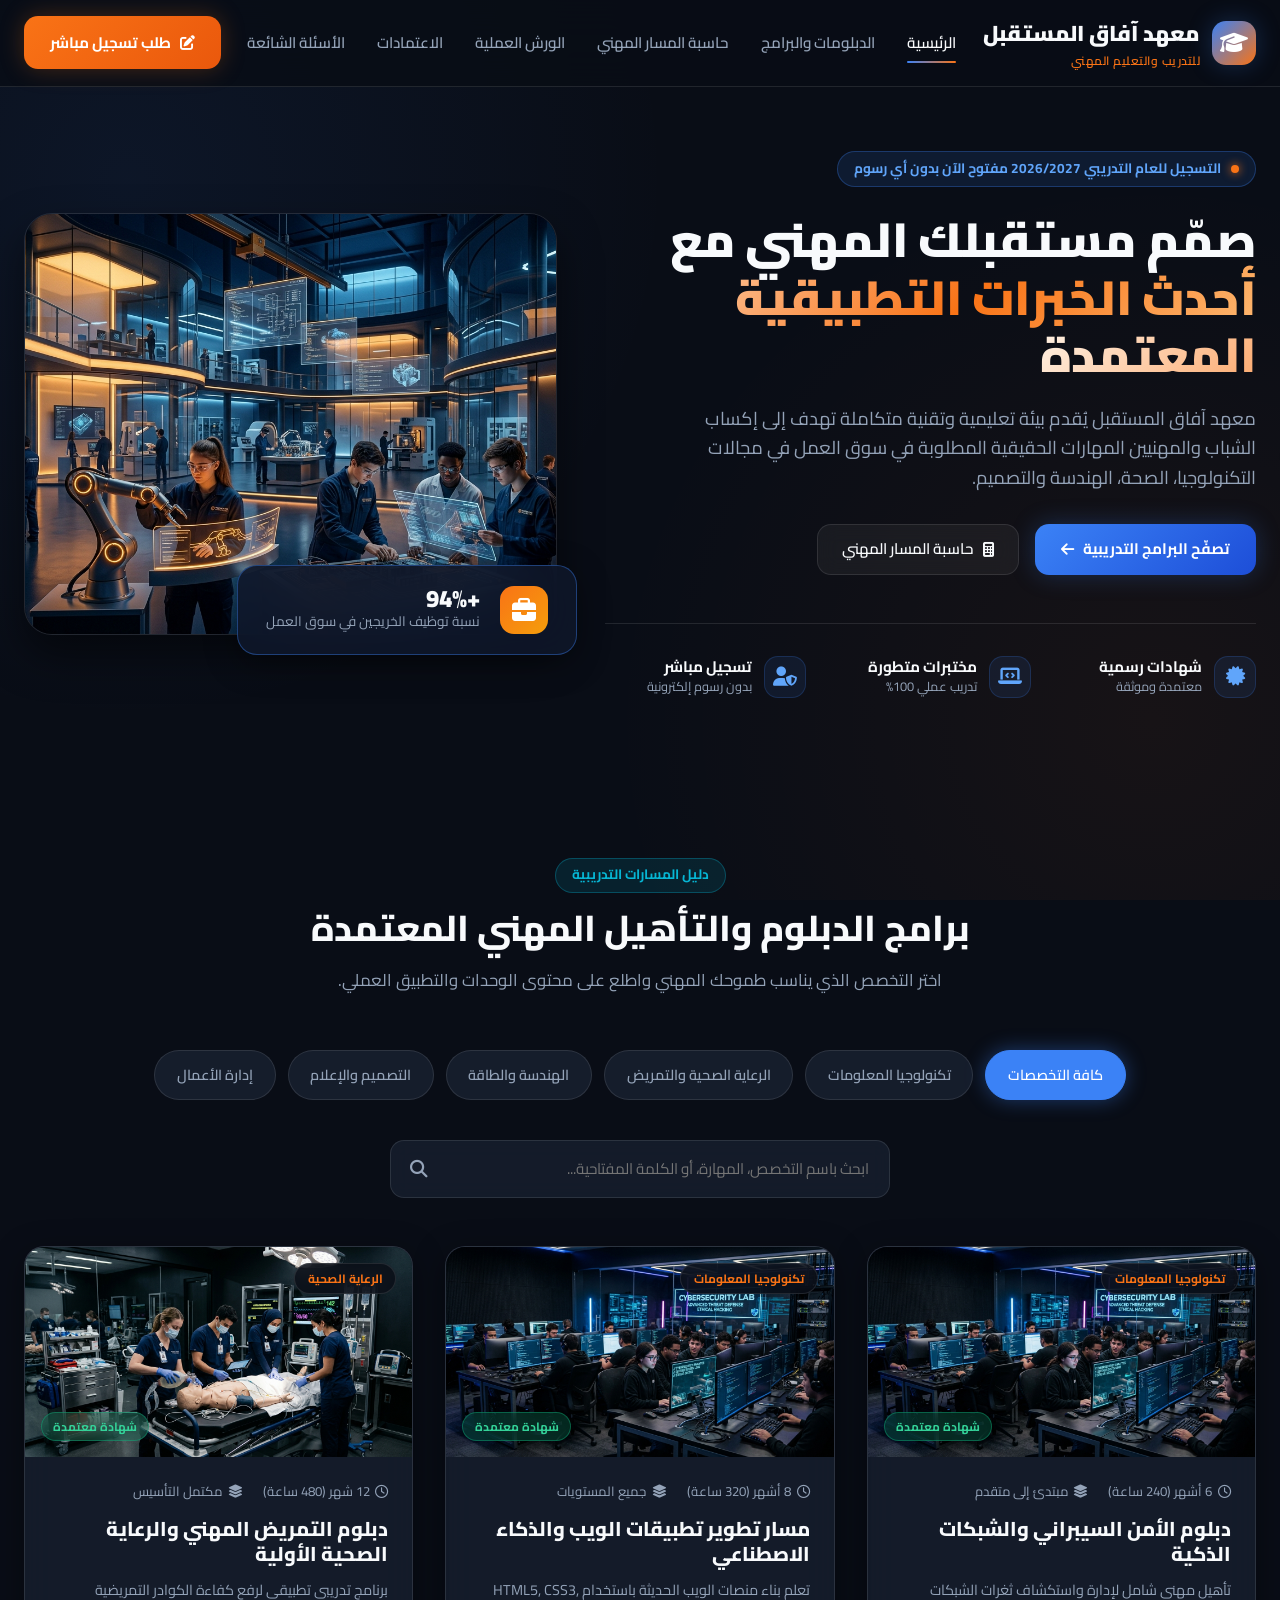
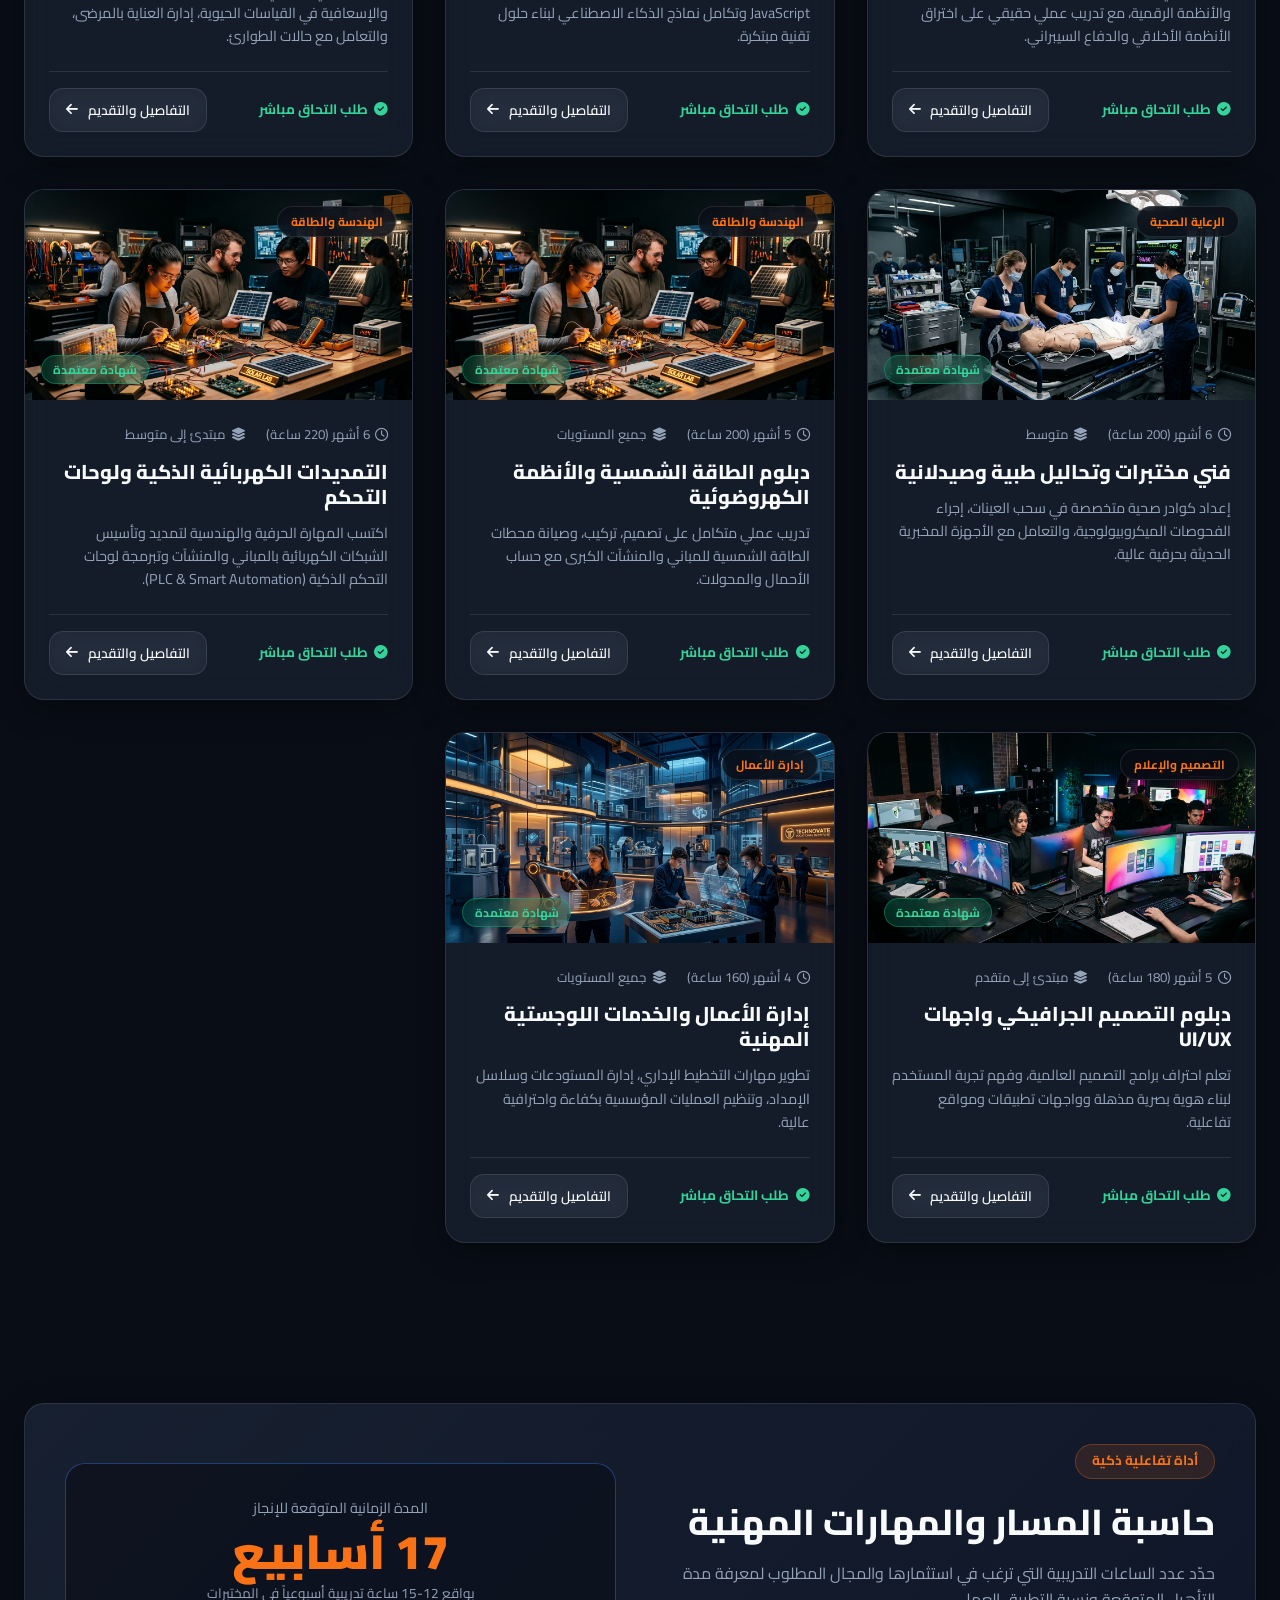
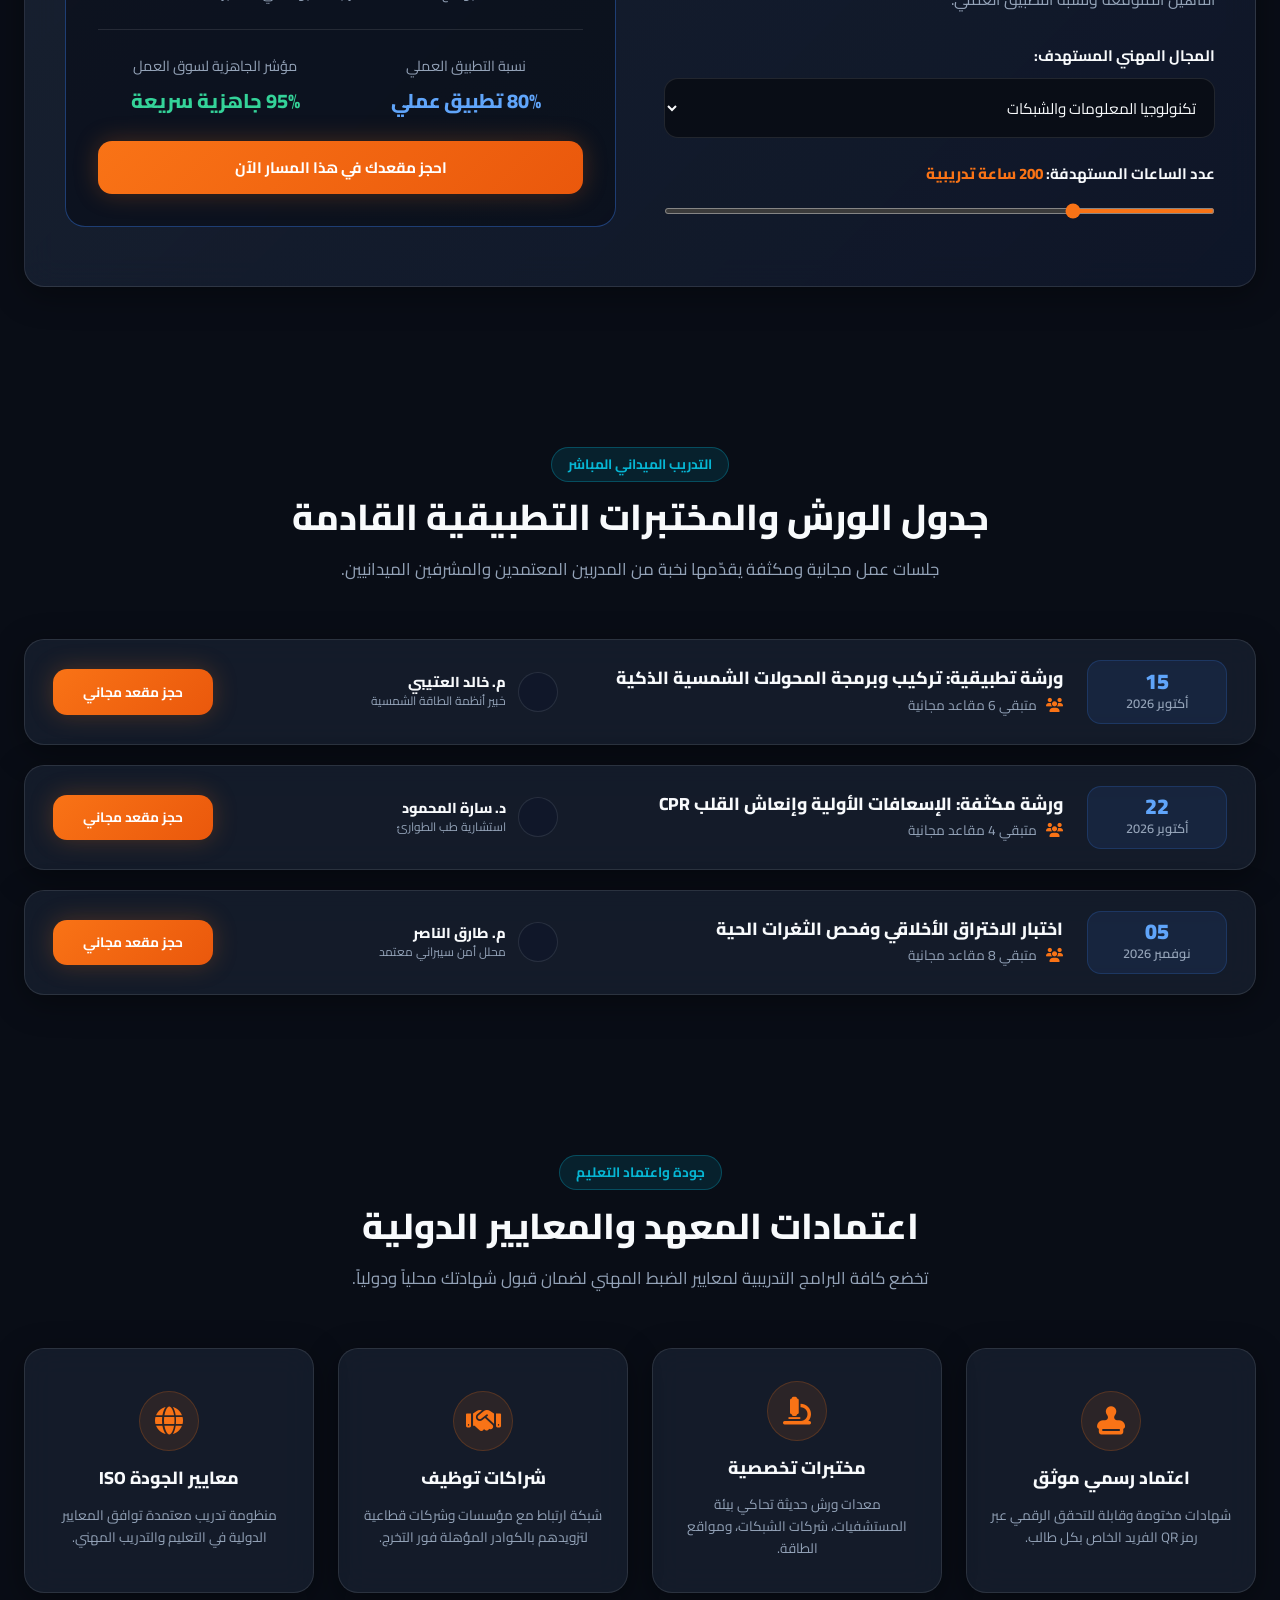
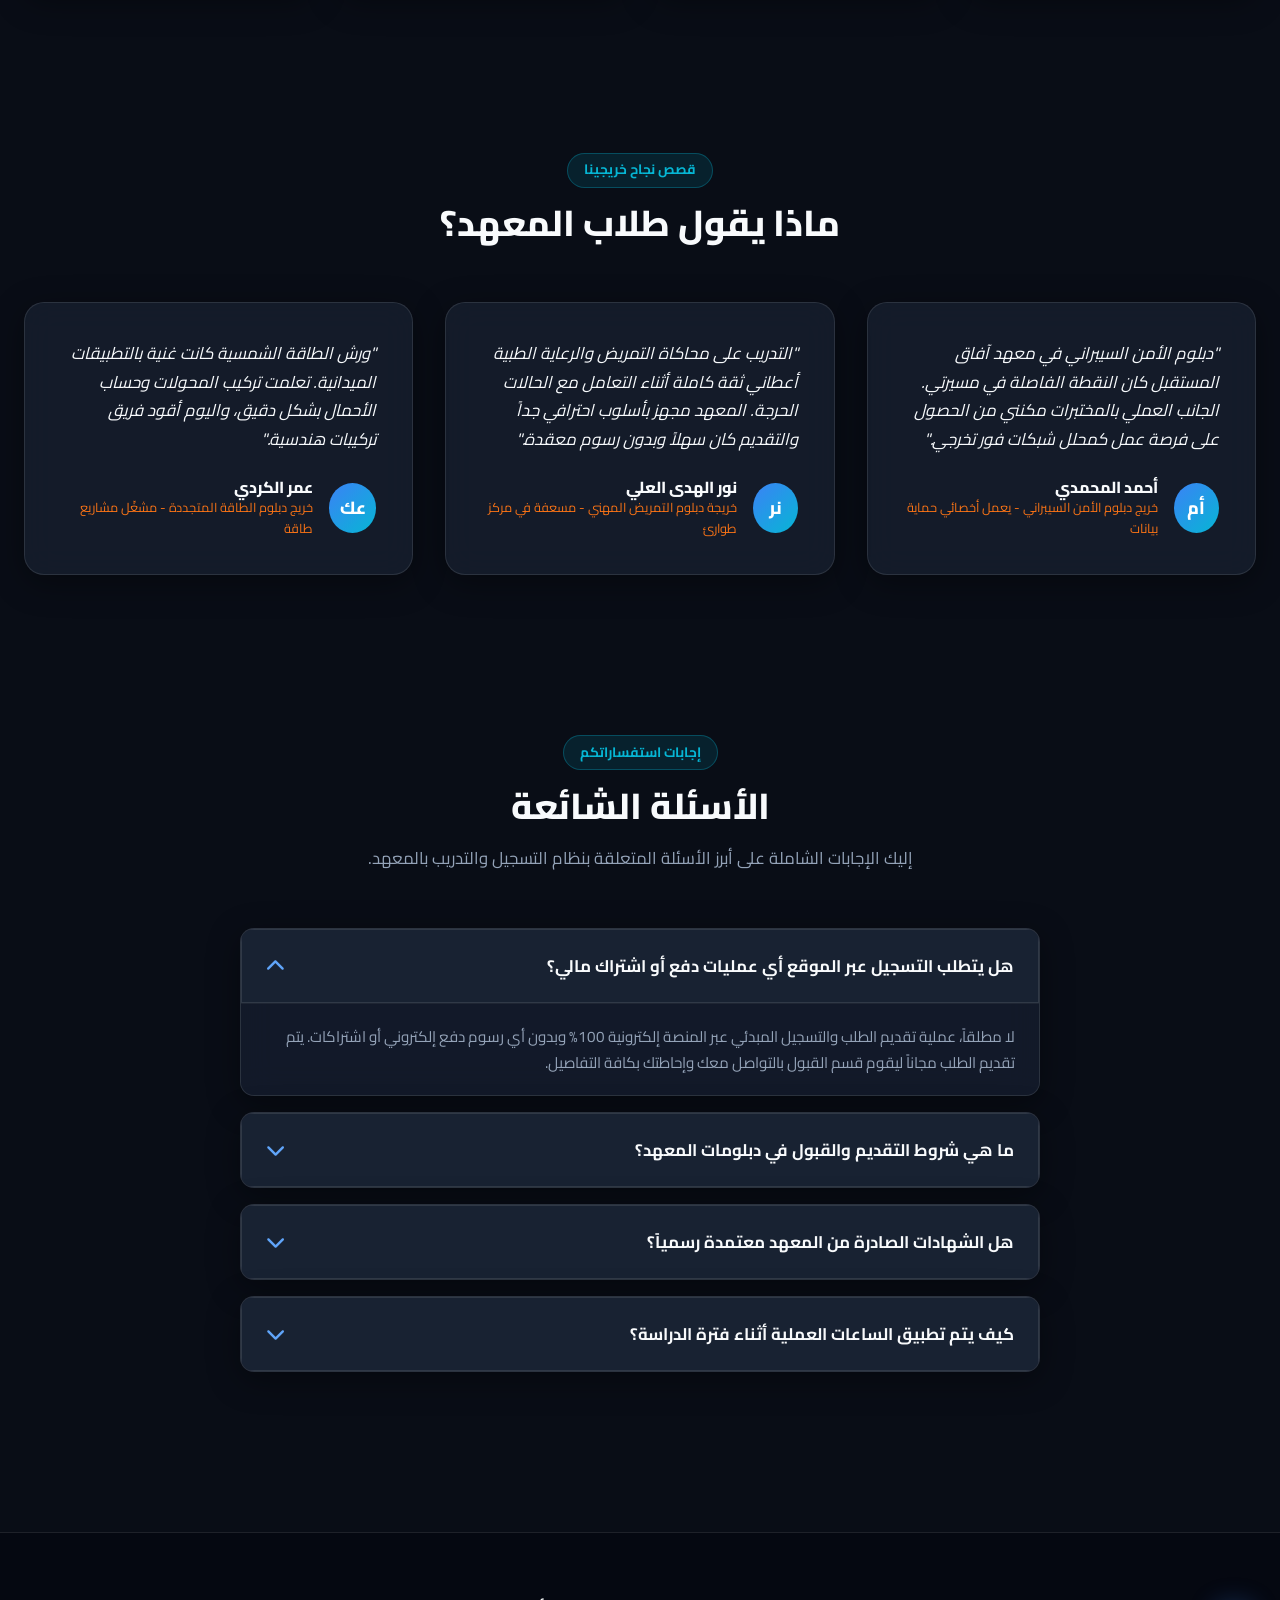
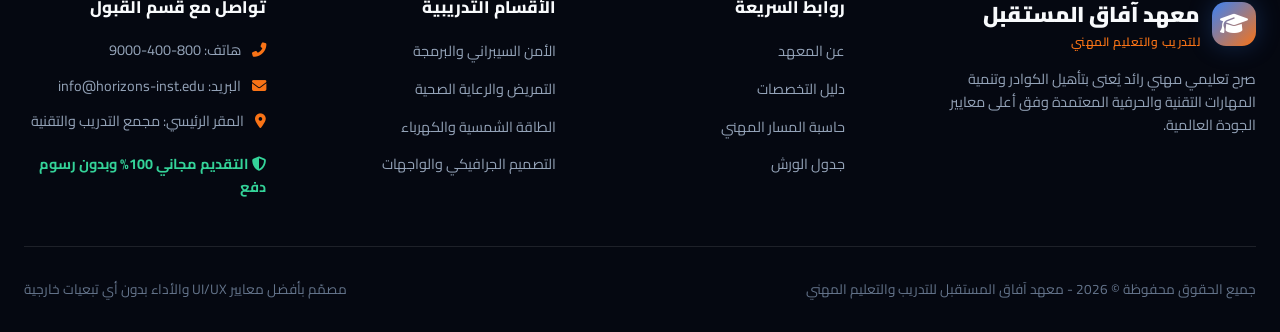
==== index.html @ f716fcdb "Staryt project and add all all" ====
<!DOCTYPE html>
<html lang="ar" dir="rtl">
<head>
  <meta charset="UTF-8">
  <meta name="viewport" content="width=device-width, initial-scale=1.0">
  <meta name="description" content="معهد آفاق المستقبل للتدريب والتعليم المهني - منصة رائدة في تقديم الدبلومات والبرامج المهنية والتقنية المعتمدة دون أي رسوم دفع أو اشتراك إلكتروني.">
  <meta name="keywords" content="معهد مهني, تعليم تقني, تمريض مهني, طاقة شمسية, أمن سيبراني, تدريب حرفي, دبلوم معتمد">
  <title>معهد آفاق المستقبل للتدريب والتعليم المهني | Future Horizons Institute</title>
  
  <!-- Font Awesome CDN -->
  <link rel="stylesheet" href="https://cdnjs.cloudflare.com/ajax/libs/font-awesome/6.4.0/css/all.min.css">
  <!-- Main Stylesheet -->
  <link rel="stylesheet" href="styles.css">
</head>
<body>

  <!-- Top Navigation Bar -->
  <header class="navbar">
    <div class="container navbar-container">
      <a href="#" class="logo">
        <div class="logo-icon">
          <i class="fas fa-graduation-cap"></i>
        </div>
        <div class="logo-text">
          معهد آفاق المستقبل
          <span>للتدريب والتعليم المهني</span>
        </div>
      </a>

      <nav>
        <ul class="nav-links">
          <li><a href="#hero" class="nav-link active">الرئيسية</a></li>
          <li><a href="#courses" class="nav-link">الدبلومات والبرامج</a></li>
          <li><a href="#calculator" class="nav-link">حاسبة المسار المهني</a></li>
          <li><a href="#workshops" class="nav-link">الورش العملية</a></li>
          <li><a href="#accreditation" class="nav-link">الاعتمادات</a></li>
          <li><a href="#faq" class="nav-link">الأسئلة الشائعة</a></li>
        </ul>
      </nav>

      <div class="nav-actions">
        <button class="btn-accent" onclick="openEnrollmentModal()">
          <i class="fas fa-edit"></i> طلب تسجيل مباشر
        </button>
      </div>

      <button class="mobile-toggle" id="mobileToggleBtn" aria-label="القائمة">
        <i class="fas fa-bars"></i>
      </button>
    </div>
  </header>

  <!-- Mobile Menu Drawer -->
  <div class="mobile-menu" id="mobileMenu">
    <ul class="mobile-nav-links">
      <li><a href="#hero" class="mobile-nav-link">الرئيسية</a></li>
      <li><a href="#courses" class="mobile-nav-link">الدبلومات والبرامج</a></li>
      <li><a href="#calculator" class="mobile-nav-link">حاسبة المسار المهني</a></li>
      <li><a href="#workshops" class="mobile-nav-link">الورش العملية</a></li>
      <li><a href="#accreditation" class="mobile-nav-link">الاعتمادات والشهادات</a></li>
      <li><a href="#faq" class="mobile-nav-link">الأسئلة الشائعة</a></li>
    </ul>
    <div style="margin-top: 1.5rem;">
      <button class="btn-accent" style="width: 100%;" onclick="openEnrollmentModal()">
        <i class="fas fa-edit"></i> طلب تسجيل مباشر
      </button>
    </div>
  </div>

  <!-- Hero Section -->
  <section id="hero" class="hero-section">
    <div class="container hero-grid">
      <div class="hero-content">
        <div class="hero-badge">
          <span class="pulse-dot"></span>
          <span>التسجيل للعام التدريبي 2026/2027 مفتوح الآن بدون أي رسوم</span>
        </div>
        <h1 class="hero-title">
          صمّم مستقبلك المهني مع <span class="gradient-text-amber">أحدث الخبرات التطبيقية المعتمدة</span>
        </h1>
        <p class="hero-desc">
          معهد آفاق المستقبل يُقدم بيئة تعليمية وتقنية متكاملة تهدف إلى إكساب الشباب والمهنيين المهارات الحقيقية المطلوبة في سوق العمل في مجالات التكنولوجيا، الصحة، الهندسة والتصميم.
        </p>
        <div class="hero-cta">
          <a href="#courses" class="btn-primary">
            تصفّح البرامج التدريبية <i class="fas fa-arrow-left"></i>
          </a>
          <a href="#calculator" class="btn-outline">
            <i class="fas fa-calculator"></i> حاسبة المسار المهني
          </a>
        </div>
        <div class="hero-features">
          <div class="feature-item">
            <div class="feature-icon"><i class="fas fa-certificate"></i></div>
            <div class="feature-info">
              <h4>شهادات رسمية</h4>
              <p>معتمدة وموثقة</p>
            </div>
          </div>
          <div class="feature-item">
            <div class="feature-icon"><i class="fas fa-laptop-code"></i></div>
            <div class="feature-info">
              <h4>مختبرات متطورة</h4>
              <p>تدريب عملي 100%</p>
            </div>
          </div>
          <div class="feature-item">
            <div class="feature-icon"><i class="fas fa-user-shield"></i></div>
            <div class="feature-info">
              <h4>تسجيل مباشر</h4>
              <p>بدون رسوم إلكترونية</p>
            </div>
          </div>
        </div>
      </div>

      <div class="hero-media">
        <div class="hero-card-image">
          <img src="assets/images/hero.jpg" alt="معهد آفاق المستقبل للتدريب المهني">
        </div>
        <div class="hero-floating-stat">
          <div class="stat-icon"><i class="fas fa-briefcase"></i></div>
          <div>
            <div class="stat-num">+94%</div>
            <div class="stat-lbl">نسبة توظيف الخريجين في سوق العمل</div>
          </div>
        </div>
      </div>
    </div>
  </section>

  <!-- Courses & Diplomas Section -->
  <section id="courses" class="section">
    <div class="container">
      <div class="section-header">
        <span class="section-tag">دليل المسارات التدريبية</span>
        <h2 class="section-title">برامج الدبلوم والتأهيل المهني المعتمدة</h2>
        <p class="section-subtitle">اختر التخصص الذي يناسب طموحك المهني واطلع على محتوى الوحدات والتطبيق العملي.</p>
      </div>

      <!-- Filter Buttons -->
      <div class="filter-bar">
        <button class="filter-btn active" data-category="all">كافة التخصصات</button>
        <button class="filter-btn" data-category="tech">تكنولوجيا المعلومات</button>
        <button class="filter-btn" data-category="healthcare">الرعاية الصحية والتمريض</button>
        <button class="filter-btn" data-category="engineering">الهندسة والطاقة</button>
        <button class="filter-btn" data-category="design">التصميم والإعلام</button>
        <button class="filter-btn" data-category="business">إدارة الأعمال</button>
      </div>

      <!-- Live Search Box -->
      <div class="search-wrapper">
        <input type="text" id="courseSearchInput" class="search-input" placeholder="ابحث باسم التخصص، المهارة، أو الكلمة المفتاحية...">
        <i class="fas fa-search search-icon"></i>
      </div>

      <!-- Courses Grid -->
      <div id="coursesGrid" class="courses-grid">
        <!-- Rendered dynamically by app.js -->
      </div>
    </div>
  </section>

  <!-- Interactive Career Path Calculator Section -->
  <section id="calculator" class="section">
    <div class="container">
      <div class="glass-panel calc-card">
        <div class="calc-grid">
          <div>
            <span class="section-tag" style="background: rgba(249, 115, 22, 0.12); color: var(--color-accent); border-color: rgba(249, 115, 22, 0.3);">
              أداة تفاعلية ذكية
            </span>
            <h2 class="section-title" style="margin-top: 0.5rem;">حاسبة المسار والمهارات المهنية</h2>
            <p style="color: var(--text-muted); margin-bottom: 2rem;">
              حدّد عدد الساعات التدريبية التي ترغب في استثمارها والمجال المطلوب لمعرفة مدة التأهيل المتوقعة ونسبة التطبيق العملي.
            </p>

            <div class="calc-form-group">
              <label class="calc-label" for="calcSectorSelect">المجال المهني المستهدف:</label>
              <select id="calcSectorSelect" class="custom-select">
                <option value="tech">تكنولوجيا المعلومات والشبكات</option>
                <option value="health">الرعاية الصحية والتمريض</option>
                <option value="energy">الطاقة الشمسية والكهرباء</option>
                <option value="design">التصميم والوسائط الرقمية</option>
              </select>
            </div>

            <div class="calc-form-group">
              <label class="calc-label" for="calcHoursSlider">
                عدد الساعات المستهدفة: <span id="calcHoursVal" style="color: var(--color-accent); font-weight: 800;">200 ساعة تدريبية</span>
              </label>
              <input type="range" id="calcHoursSlider" class="range-slider" min="100" max="500" step="20" value="200">
            </div>
          </div>

          <div class="calc-results">
            <div class="result-box-title">المدة الزمانية المتوقعة للإنجاز</div>
            <div class="result-main-value" id="calcResWeeks">17 أسابيع</div>
            <p style="font-size: 0.85rem; color: var(--text-muted);">بواقع 12-15 ساعة تدريبية أسبوعياً في المختبرات</p>

            <div class="result-sub-metrics">
              <div>
                <div class="result-box-title">نسبة التطبيق العملي</div>
                <div class="sub-metric-val" id="calcResPractical">80% تطبيق عملي</div>
              </div>
              <div>
                <div class="result-box-title">مؤشر الجاهزية لسوق العمل</div>
                <div class="sub-metric-val" id="calcResReadiness" style="color: #34d399;">95% جاهزية سريعة</div>
              </div>
            </div>

            <div style="margin-top: 1.5rem;">
              <button class="btn-accent" style="width: 100%;" onclick="openEnrollmentModal()">
                احجز مقعدك في هذا المسار الآن
              </button>
            </div>
          </div>
        </div>
      </div>
    </div>
  </section>

  <!-- Practical Workshops Section -->
  <section id="workshops" class="section">
    <div class="container">
      <div class="section-header">
        <span class="section-tag">التدريب الميداني المباشر</span>
        <h2 class="section-title">جدول الورش والمختبرات التطبيقية القادمة</h2>
        <p class="section-subtitle">جلسات عمل مجانية ومكثفة يقدّمها نخبة من المدربين المعتمدين والمشرفين الميدانيين.</p>
      </div>

      <div id="workshopsContainer" class="workshops-list">
        <!-- Rendered dynamically by app.js -->
      </div>
    </div>
  </section>

  <!-- Accreditation & Certificate Section -->
  <section id="accreditation" class="section">
    <div class="container">
      <div class="section-header">
        <span class="section-tag">جودة واعتماد التعليم</span>
        <h2 class="section-title">اعتمادات المعهد والمعايير الدولية</h2>
        <p class="section-subtitle">تخضع كافة البرامج التدريبية لمعايير الضبط المهني لضمان قبول شهادتك محلياً ودولياً.</p>
      </div>

      <div class="accreditation-grid">
        <div class="glass-panel accred-card">
          <div class="accred-icon"><i class="fas fa-stamp"></i></div>
          <h4 style="font-size: 1.1rem;">اعتماد رسمي موثق</h4>
          <p style="font-size: 0.85rem; color: var(--text-muted);">شهادات مختومة وقابلة للتحقق الرقمي عبر رمز QR الفريد الخاص بكل طالب.</p>
        </div>

        <div class="glass-panel accred-card">
          <div class="accred-icon"><i class="fas fa-microscope"></i></div>
          <h4 style="font-size: 1.1rem;">مختبرات تخصصية</h4>
          <p style="font-size: 0.85rem; color: var(--text-muted);">معدات ورش حديثة تحاكي بيئة المستشفيات، شركات الشبكات، ومواقع الطاقة.</p>
        </div>

        <div class="glass-panel accred-card">
          <div class="accred-icon"><i class="fas fa-handshake"></i></div>
          <h4 style="font-size: 1.1rem;">شراكات توظيف</h4>
          <p style="font-size: 0.85rem; color: var(--text-muted);">شبكة ارتباط مع مؤسسات وشركات قطاعية لتزويدهم بالكوادر المؤهلة فور التخرج.</p>
        </div>

        <div class="glass-panel accred-card">
          <div class="accred-icon"><i class="fas fa-globe"></i></div>
          <h4 style="font-size: 1.1rem;">معايير الجودة ISO</h4>
          <p style="font-size: 0.85rem; color: var(--text-muted);">منظومة تدريب معتمدة توافق المعايير الدولية في التعليم والتدريب المهني.</p>
        </div>
      </div>
    </div>
  </section>

  <!-- Testimonials Section -->
  <section class="section">
    <div class="container">
      <div class="section-header">
        <span class="section-tag">قصص نجاح خريجينا</span>
        <h2 class="section-title">ماذا يقول طلاب المعهد؟</h2>
      </div>

      <div style="display: grid; grid-template-columns: repeat(auto-fit, minmax(320px, 1fr)); gap: 2rem;">
        <div class="glass-panel testimonial-card">
          <p class="testimonial-text">
            "دبلوم الأمن السيبراني في معهد آفاق المستقبل كان النقطة الفاصلة في مسيرتي. الجانب العملي بالمختبرات مكنني من الحصول على فرصة عمل كمحلل شبكات فور تخرجي."
          </p>
          <div class="testimonial-author">
            <div class="author-avatar">أم</div>
            <div class="author-details">
              <h5>أحمد المحمدي</h5>
              <p>خريج دبلوم الأمن السيبراني - يعمل أخصائي حماية بيانات</p>
            </div>
          </div>
        </div>

        <div class="glass-panel testimonial-card">
          <p class="testimonial-text">
            "التدريب على محاكاة التمريض والرعاية الطبية أعطاني ثقة كاملة أثناء التعامل مع الحالات الحرجة. المعهد مجهز بأسلوب احترافي جداً والتقديم كان سهلاً وبدون رسوم معقدة."
          </p>
          <div class="testimonial-author">
            <div class="author-avatar">نر</div>
            <div class="author-details">
              <h5>نور الهدى العلي</h5>
              <p>خريجة دبلوم التمريض المهني - مسعفة في مركز طوارئ</p>
            </div>
          </div>
        </div>

        <div class="glass-panel testimonial-card">
          <p class="testimonial-text">
            "ورش الطاقة الشمسية كانت غنية بالتطبيقات الميدانية. تعلمت تركيب المحولات وحساب الأحمال بشكل دقيق، واليوم أقود فريق تركيبات هندسية."
          </p>
          <div class="testimonial-author">
            <div class="author-avatar">عك</div>
            <div class="author-details">
              <h5>عمر الكردي</h5>
              <p>خريج دبلوم الطاقة المتجددة - مشغّل مشاريع طاقة</p>
            </div>
          </div>
        </div>
      </div>
    </div>
  </section>

  <!-- FAQ Accordion Section -->
  <section id="faq" class="section">
    <div class="container">
      <div class="section-header">
        <span class="section-tag">إجابات استفساراتكم</span>
        <h2 class="section-title">الأسئلة الشائعة</h2>
        <p class="section-subtitle">إليك الإجابات الشاملة على أبرز الأسئلة المتعلقة بنظام التسجيل والتدريب بالمعهد.</p>
      </div>

      <div class="faq-container">
        <div class="faq-item glass-panel open">
          <button class="faq-question">
            <span>هل يتطلب التسجيل عبر الموقع أي عمليات دفع أو اشتراك مالي؟</span>
            <i class="fas fa-chevron-down faq-icon"></i>
          </button>
          <div class="faq-answer">
            لا مطلقاً، عملية تقديم الطلب والتسجيل المبدئي عبر المنصة إلكترونية 100% وبدون أي رسوم دفع إلكتروني أو اشتراكات. يتم تقديم الطلب مجاناً ليقوم قسم القبول بالتواصل معك وإحاطتك بكافة التفاصيل.
          </div>
        </div>

        <div class="faq-item glass-panel">
          <button class="faq-question">
            <span>ما هي شروط التقديم والقبول في دبلومات المعهد؟</span>
            <i class="fas fa-chevron-down faq-icon"></i>
          </button>
          <div class="faq-answer">
            يشترط وجود الشغف والرغبة الجادة في التعلم المهني. تختلف الشروط المباشرة حسب التخصص، حيث تطلب بعض الدبلومات شهادة الثانوية العامة بينما تكتفي دبلومات أخرى بإتقان المهارات الأساسية.
          </div>
        </div>

        <div class="faq-item glass-panel">
          <button class="faq-question">
            <span>هل الشهادات الصادرة من المعهد معتمدة رسمياً؟</span>
            <i class="fas fa-chevron-down faq-icon"></i>
          </button>
          <div class="faq-answer">
            نعم، جميع شهادات معهد آفاق المستقبل معتمدة رسمياً ومزودة برقم تسلسلي فريد ورمز QR مخصص للتحقق الإلكتروني من صحتها لدى جهات العمل والمؤسسات.
          </div>
        </div>

        <div class="faq-item glass-panel">
          <button class="faq-question">
            <span>كيف يتم تطبيق الساعات العملية أثناء فترة الدراسة؟</span>
            <i class="fas fa-chevron-down faq-icon"></i>
          </button>
          <div class="faq-answer">
            يعتمد نظام المعهد على أسلوب (التطبيق أولاً)، حيث تُمضي ما بين 65% إلى 85% من إجمالي ساعات الدبلوم في الورش والمختبرات العملية المجهزة بأحدث التقنيات والمعدات.
          </div>
        </div>
      </div>
    </div>
  </section>

  <!-- Footer Section -->
  <footer class="footer">
    <div class="container">
      <div class="footer-grid">
        <div class="footer-brand">
          <a href="#" class="logo">
            <div class="logo-icon">
              <i class="fas fa-graduation-cap"></i>
            </div>
            <div class="logo-text">
              معهد آفاق المستقبل
              <span>للتدريب والتعليم المهني</span>
            </div>
          </a>
          <p>
            صرح تعليمي مهني رائد يُعنى بتأهيل الكوادر وتنمية المهارات التقنية والحرفية المعتمدة وفق أعلى معايير الجودة العالمية.
          </p>
        </div>

        <div>
          <h4 class="footer-title">روابط السريعة</h4>
          <ul class="footer-links">
            <li><a href="#hero" class="footer-link">عن المعهد</a></li>
            <li><a href="#courses" class="footer-link">دليل التخصصات</a></li>
            <li><a href="#calculator" class="footer-link">حاسبة المسار المهني</a></li>
            <li><a href="#workshops" class="footer-link">جدول الورش</a></li>
          </ul>
        </div>

        <div>
          <h4 class="footer-title">الأقسام التدريبية</h4>
          <ul class="footer-links">
            <li><a href="#courses" class="footer-link">الأمن السيبراني والبرمجة</a></li>
            <li><a href="#courses" class="footer-link">التمريض والرعاية الصحية</a></li>
            <li><a href="#courses" class="footer-link">الطاقة الشمسية والكهرباء</a></li>
            <li><a href="#courses" class="footer-link">التصميم الجرافيكي والواجهات</a></li>
          </ul>
        </div>

        <div>
          <h4 class="footer-title">تواصل مع قسم القبول</h4>
          <ul class="footer-links">
            <li class="footer-link"><i class="fas fa-phone-alt" style="color: var(--color-accent); margin-left: 0.5rem;"></i> هاتف: 800-400-9000</li>
            <li class="footer-link"><i class="fas fa-envelope" style="color: var(--color-accent); margin-left: 0.5rem;"></i> البريد: info@horizons-inst.edu</li>
            <li class="footer-link"><i class="fas fa-map-marker-alt" style="color: var(--color-accent); margin-left: 0.5rem;"></i> المقر الرئيسي: مجمع التدريب والتقنية</li>
            <li class="footer-link" style="color: #34d399; font-weight: 700; margin-top: 0.5rem;">
              <i class="fas fa-shield-alt"></i> التقديم مجاني 100% وبدون رسوم دفع
            </li>
          </ul>
        </div>
      </div>

      <div class="footer-bottom">
        <div>جميع الحقوق محفوظة © 2026 - معهد آفاق المستقبل للتدريب والتعليم المهني</div>
        <div>مصمّم بأفضل معايير UI/UX والأداء بدون أي تبعيات خارجية</div>
      </div>
    </div>
  </footer>

  <!-- Course Details Modal -->
  <div id="courseDetailsModal" class="modal-overlay">
    <div class="modal-content">
      <button class="modal-close-btn" aria-label="إغلاق"><i class="fas fa-times"></i></button>
      <div id="courseDetailsContent">
        <!-- Rendered dynamically by app.js -->
      </div>
    </div>
  </div>

  <!-- Direct Registration / Enrollment Modal -->
  <div id="enrollmentModal" class="modal-overlay">
    <div class="modal-content">
      <button class="modal-close-btn" aria-label="إغلاق"><i class="fas fa-times"></i></button>
      
      <div id="enrollmentFormContainer">
        <span class="modal-header-tag">استمارة التحاق جديدة</span>
        <h2 class="modal-title">طلب تسجيل مبدئي (بدون أي رسوم)</h2>
        <p style="color: var(--text-muted); font-size: 0.9rem; margin-bottom: 1rem;">
          قدم بياناتك وسيصلك تأكيد فوري برقم الطلب المرجعي للتواصل المباشر مع قسم القبول بالمعهد.
        </p>

        <form id="enrollmentForm">
          <div class="form-grid">
            <div class="form-group full-width">
              <label class="form-label" for="modalCourseSelect">اختر الدبلوم/البرنامج التدريبي *</label>
              <select id="modalCourseSelect" class="form-input" required>
                <option value="دبلوم الأمن السيبراني والشبكات الذكية">دبلوم الأمن السيبراني والشبكات الذكية</option>
                <option value="مسار تطوير تطبيقات الويب والذكاء الاصطناعي">مسار تطوير تطبيقات الويب والذكاء الاصطناعي</option>
                <option value="دبلوم التمريض المهني والرعاية الصحية الأولية">دبلوم التمريض المهني والرعاية الصحية الأولية</option>
                <option value="فني مختبرات وتحاليل طبية وصيدلانية">فني مختبرات وتحاليل طبية وصيدلانية</option>
                <option value="دبلوم الطاقة الشمسية والأنظمة الكهروضوئية">دبلوم الطاقة الشمسية والأنظمة الكهروضوئية</option>
                <option value="التمديدات الكهربائية الذكية ولوحات التحكم">التمديدات الكهربائية الذكية ولوحات التحكم</option>
                <option value="دبلوم التصميم الجرافيكي واجهات UI/UX">دبلوم التصميم الجرافيكي واجهات UI/UX</option>
                <option value="إدارة الأعمال والخدمات اللوجستية المهنية">إدارة الأعمال والخدمات اللوجستية المهنية</option>
              </select>
            </div>

            <div class="form-group">
              <label class="form-label" for="studentName">الاسم الكامل للمتقدم *</label>
              <input type="text" id="studentName" class="form-input" placeholder="مثال: أحمد عبد الله العلي" required>
            </div>

            <div class="form-group">
              <label class="form-label" for="studentPhone">رقم الجوال / الواتساب *</label>
              <input type="tel" id="studentPhone" class="form-input" placeholder="05XXXXXXXX" required>
            </div>

            <div class="form-group full-width">
              <label class="form-label" for="studentEmail">البريد الإلكتروني (اختياري)</label>
              <input type="email" id="studentEmail" class="form-input" placeholder="name@example.com">
            </div>
          </div>

          <div style="margin-top: 1.5rem; background: rgba(59, 130, 246, 0.08); padding: 0.85rem 1rem; border-radius: var(--radius-md); font-size: 0.825rem; color: var(--text-muted); border: 1px solid rgba(59, 130, 246, 0.2);">
            <i class="fas fa-lock" style="color: #34d399; margin-left: 0.35rem;"></i> لا تتطلب هذه العملية أي بطاقة ائتمان أو دفع مالي. التقديم مجاني ومباشر.
          </div>

          <div style="margin-top: 1.75rem; display: flex; gap: 1rem; justify-content: flex-end;">
            <button type="button" class="btn-outline modal-close-trigger">إلغاء</button>
            <button type="submit" class="btn-accent">
              تأكيد وإرسال الطلب <i class="fas fa-paper-plane"></i>
            </button>
          </div>
        </form>

        <div id="enrollmentConfirmation" style="display: none;">
          <!-- Rendered dynamically by app.js -->
        </div>
      </div>
    </div>
  </div>

  <!-- Main JavaScript App File -->
  <script src="app.js"></script>
</body>
</html>
---- styles.css ----
/* ==========================================================================
   FUTURE HORIZONS VOCATIONAL & TECHNICAL INSTITUTE - DESIGN SYSTEM (CSS3)
   Dark Glassmorphism Theme | RTL Compatible | Zero Dependencies
   ========================================================================== */

@import url('https://fonts.googleapis.com/css2?family=Cairo:wght@300;400;500;600;700;800;900&display=swap');

:root {
  /* Color Palette - Dark Glassmorphism */
  --bg-primary: #090d16;
  --bg-secondary: #0f172a;
  --bg-card: rgba(15, 23, 42, 0.75);
  --bg-glass: rgba(30, 41, 59, 0.55);
  --bg-glass-hover: rgba(51, 65, 85, 0.65);
  
  --border-glass: rgba(255, 255, 255, 0.1);
  --border-glass-glow: rgba(59, 130, 246, 0.4);

  /* Primary & Accent Glow Colors */
  --color-primary: #3b82f6;        /* Electric Blue */
  --color-primary-light: #60a5fa;
  --color-primary-dark: #1d4ed8;
  --color-secondary: #06b6d4;      /* Cyan */
  --color-accent: #f97316;         /* Amber / Orange (Vocational Energy) */
  --color-accent-hover: #ea580c;
  --color-success: #10b981;        /* Emerald */
  --color-warning: #f59e0b;

  /* Text Colors */
  --text-main: #f8fafc;
  --text-muted: #94a3b8;
  --text-dim: #64748b;
  
  /* Radii & Shadows */
  --radius-sm: 8px;
  --radius-md: 14px;
  --radius-lg: 20px;
  --radius-xl: 28px;
  
  --shadow-glass: 0 8px 32px 0 rgba(0, 0, 0, 0.37);
  --shadow-glow: 0 0 25px rgba(59, 130, 246, 0.25);
  --shadow-glow-orange: 0 0 25px rgba(249, 115, 22, 0.25);
  
  --transition-fast: 0.2s ease;
  --transition-normal: 0.3s cubic-bezier(0.4, 0, 0.2, 1);
  --transition-slow: 0.5s ease;
}

/* Base Resets */
*, *::before, *::after {
  box-sizing: border-box;
  margin: 0;
  padding: 0;
}

html {
  scroll-behavior: smooth;
  font-family: 'Cairo', system-ui, -apple-system, sans-serif;
  background-color: var(--bg-primary);
  color: var(--text-main);
  direction: rtl;
  text-align: right;
  overflow-x: hidden;
}

body {
  min-height: 100vh;
  line-height: 1.6;
  background: radial-gradient(circle at 10% 20%, rgba(59, 130, 246, 0.08) 0%, transparent 40%),
              radial-gradient(circle at 90% 80%, rgba(249, 115, 22, 0.06) 0%, transparent 40%),
              var(--bg-primary);
  background-attachment: fixed;
}

/* Typography Utilities */
h1, h2, h3, h4, h5, h6 {
  font-weight: 800;
  line-height: 1.25;
  color: var(--text-main);
}

a {
  color: inherit;
  text-decoration: none;
}

button, input, select, textarea {
  font-family: inherit;
}

.gradient-text {
  background: linear-gradient(135deg, #ffffff 0%, var(--color-primary-light) 50%, var(--color-secondary) 100%);
  -webkit-background-clip: text;
  -webkit-text-fill-color: transparent;
}

.gradient-text-amber {
  background: linear-gradient(135deg, #fff7ed 0%, var(--color-accent) 60%, #fdba74 100%);
  -webkit-background-clip: text;
  -webkit-text-fill-color: transparent;
}

/* Layout Container */
.container {
  width: 100%;
  max-width: 1280px;
  margin: 0 auto;
  padding: 0 1.5rem;
}

/* Glassmorphism Panel Class */
.glass-panel {
  background: var(--bg-glass);
  backdrop-filter: blur(16px);
  -webkit-backdrop-filter: blur(16px);
  border: 1px solid var(--border-glass);
  box-shadow: var(--shadow-glass);
  border-radius: var(--radius-lg);
  transition: transform var(--transition-normal), border-color var(--transition-normal), box-shadow var(--transition-normal);
}

.glass-panel:hover {
  border-color: var(--border-glass-glow);
}

/* Header & Navbar */
.navbar {
  position: sticky;
  top: 0;
  z-index: 1000;
  background: rgba(9, 13, 22, 0.85);
  backdrop-filter: blur(20px);
  -webkit-backdrop-filter: blur(20px);
  border-bottom: 1px solid var(--border-glass);
  padding: 1rem 0;
  transition: all var(--transition-fast);
}

.navbar-container {
  display: flex;
  align-items: center;
  justify-content: space-between;
}

.logo {
  display: flex;
  align-items: center;
  gap: 0.75rem;
  font-weight: 900;
  font-size: 1.35rem;
}

.logo-icon {
  width: 44px;
  height: 44px;
  background: linear-gradient(135deg, var(--color-primary), var(--color-accent));
  border-radius: var(--radius-md);
  display: flex;
  align-items: center;
  justify-content: center;
  color: #fff;
  font-size: 1.4rem;
  box-shadow: var(--shadow-glow);
}

.logo-text span {
  display: block;
  font-size: 0.75rem;
  color: var(--color-accent);
  font-weight: 600;
  letter-spacing: 0.5px;
}

.nav-links {
  display: flex;
  align-items: center;
  gap: 2rem;
  list-style: none;
}

.nav-link {
  font-size: 0.95rem;
  font-weight: 600;
  color: var(--text-muted);
  transition: color var(--transition-fast);
  position: relative;
  padding: 0.4rem 0;
}

.nav-link:hover, .nav-link.active {
  color: var(--text-main);
}

.nav-link.active::after {
  content: '';
  position: absolute;
  bottom: 0;
  right: 0;
  width: 100%;
  height: 2px;
  background: linear-gradient(90deg, var(--color-primary), var(--color-accent));
  border-radius: 2px;
}

.nav-actions {
  display: flex;
  align-items: center;
  gap: 1rem;
}

.btn-primary {
  display: inline-flex;
  align-items: center;
  justify-content: center;
  gap: 0.6rem;
  background: linear-gradient(135deg, var(--color-primary) 0%, var(--color-primary-dark) 100%);
  color: #ffffff;
  padding: 0.75rem 1.6rem;
  border-radius: var(--radius-md);
  font-weight: 700;
  font-size: 0.95rem;
  border: none;
  cursor: pointer;
  box-shadow: var(--shadow-glow);
  transition: all var(--transition-fast);
}

.btn-primary:hover {
  transform: translateY(-2px);
  box-shadow: 0 0 30px rgba(59, 130, 246, 0.45);
}

.btn-accent {
  display: inline-flex;
  align-items: center;
  justify-content: center;
  gap: 0.6rem;
  background: linear-gradient(135deg, var(--color-accent) 0%, var(--color-accent-hover) 100%);
  color: #ffffff;
  padding: 0.75rem 1.6rem;
  border-radius: var(--radius-md);
  font-weight: 700;
  font-size: 0.95rem;
  border: none;
  cursor: pointer;
  box-shadow: var(--shadow-glow-orange);
  transition: all var(--transition-fast);
}

.btn-accent:hover {
  transform: translateY(-2px);
  box-shadow: 0 0 30px rgba(249, 115, 22, 0.45);
}

.btn-outline {
  display: inline-flex;
  align-items: center;
  justify-content: center;
  gap: 0.6rem;
  background: rgba(255, 255, 255, 0.05);
  border: 1px solid var(--border-glass);
  color: var(--text-main);
  padding: 0.75rem 1.5rem;
  border-radius: var(--radius-md);
  font-weight: 600;
  font-size: 0.95rem;
  cursor: pointer;
  backdrop-filter: blur(10px);
  transition: all var(--transition-fast);
}

.btn-outline:hover {
  background: rgba(255, 255, 255, 0.1);
  border-color: var(--color-primary-light);
}

.mobile-toggle {
  display: none;
  background: none;
  border: none;
  color: var(--text-main);
  font-size: 1.5rem;
  cursor: pointer;
}

/* Mobile Menu Drawer */
.mobile-menu {
  position: fixed;
  top: 73px;
  right: -100%;
  width: 100%;
  height: calc(100vh - 73px);
  background: var(--bg-primary);
  z-index: 999;
  padding: 2rem 1.5rem;
  display: flex;
  flex-direction: column;
  gap: 1.5rem;
  transition: right var(--transition-normal);
  border-left: 1px solid var(--border-glass);
}

.mobile-menu.open {
  right: 0;
}

.mobile-nav-links {
  list-style: none;
  display: flex;
  flex-direction: column;
  gap: 1.25rem;
}

.mobile-nav-link {
  font-size: 1.15rem;
  font-weight: 700;
  color: var(--text-main);
}

/* Hero Section */
.hero-section {
  position: relative;
  padding: 4rem 0 5rem;
  overflow: hidden;
}

.hero-grid {
  display: grid;
  grid-template-columns: 1.1fr 0.9fr;
  gap: 3rem;
  align-items: center;
}

.hero-badge {
  display: inline-flex;
  align-items: center;
  gap: 0.6rem;
  padding: 0.4rem 1rem;
  background: rgba(59, 130, 246, 0.12);
  border: 1px solid rgba(59, 130, 246, 0.3);
  border-radius: 50px;
  color: var(--color-primary-light);
  font-size: 0.85rem;
  font-weight: 700;
  margin-bottom: 1.5rem;
}

.hero-badge .pulse-dot {
  width: 8px;
  height: 8px;
  background-color: var(--color-accent);
  border-radius: 50%;
  box-shadow: 0 0 10px var(--color-accent);
  animation: pulse 1.8s infinite;
}

@keyframes pulse {
  0% { transform: scale(0.95); box-shadow: 0 0 0 0 rgba(249, 115, 22, 0.7); }
  70% { transform: scale(1.1); box-shadow: 0 0 0 10px rgba(249, 115, 22, 0); }
  100% { transform: scale(0.95); box-shadow: 0 0 0 0 rgba(249, 115, 22, 0); }
}

.hero-title {
  font-size: 3rem;
  font-weight: 900;
  line-height: 1.2;
  margin-bottom: 1.25rem;
}

.hero-desc {
  font-size: 1.15rem;
  color: var(--text-muted);
  margin-bottom: 2rem;
  max-width: 600px;
}

.hero-cta {
  display: flex;
  gap: 1rem;
  flex-wrap: wrap;
  margin-bottom: 3rem;
}

.hero-features {
  display: grid;
  grid-template-columns: repeat(3, 1fr);
  gap: 1.5rem;
  border-top: 1px solid var(--border-glass);
  padding-top: 2rem;
}

.feature-item {
  display: flex;
  align-items: center;
  gap: 0.75rem;
}

.feature-icon {
  width: 42px;
  height: 42px;
  border-radius: var(--radius-md);
  background: rgba(59, 130, 246, 0.1);
  border: 1px solid rgba(59, 130, 246, 0.2);
  display: flex;
  align-items: center;
  justify-content: center;
  color: var(--color-primary-light);
  font-size: 1.2rem;
}

.feature-info h4 {
  font-size: 0.95rem;
  font-weight: 700;
}

.feature-info p {
  font-size: 0.8rem;
  color: var(--text-muted);
}

.hero-media {
  position: relative;
}

.hero-card-image {
  position: relative;
  border-radius: var(--radius-xl);
  overflow: hidden;
  border: 1px solid var(--border-glass);
  box-shadow: 0 20px 40px rgba(0, 0, 0, 0.5);
}

.hero-card-image img {
  width: 100%;
  height: 420px;
  object-fit: cover;
  display: block;
  transition: transform var(--transition-slow);
}

.hero-card-image:hover img {
  transform: scale(1.03);
}

/* Floating Stats Badge */
.hero-floating-stat {
  position: absolute;
  bottom: -20px;
  right: -20px;
  background: rgba(15, 23, 42, 0.9);
  backdrop-filter: blur(20px);
  border: 1px solid var(--border-glass-glow);
  padding: 1.25rem 1.75rem;
  border-radius: var(--radius-lg);
  display: flex;
  align-items: center;
  gap: 1.25rem;
  box-shadow: var(--shadow-glass);
  z-index: 10;
}

.stat-icon {
  width: 48px;
  height: 48px;
  background: linear-gradient(135deg, var(--color-accent), var(--color-warning));
  border-radius: var(--radius-md);
  display: flex;
  align-items: center;
  justify-content: center;
  color: #fff;
  font-size: 1.5rem;
}

.stat-num {
  font-size: 1.5rem;
  font-weight: 900;
  color: var(--text-main);
  line-height: 1;
}

.stat-lbl {
  font-size: 0.85rem;
  color: var(--text-muted);
}

/* Section Common Styling */
.section {
  padding: 5rem 0;
}

.section-header {
  text-align: center;
  max-width: 750px;
  margin: 0 auto 3.5rem;
}

.section-tag {
  display: inline-block;
  padding: 0.35rem 1rem;
  background: rgba(6, 182, 212, 0.12);
  border: 1px solid rgba(6, 182, 212, 0.3);
  border-radius: 50px;
  color: var(--color-secondary);
  font-size: 0.85rem;
  font-weight: 700;
  margin-bottom: 0.85rem;
}

.section-title {
  font-size: 2.25rem;
  margin-bottom: 1rem;
}

.section-subtitle {
  color: var(--text-muted);
  font-size: 1.05rem;
}

/* Category Filter Bar */
.filter-bar {
  display: flex;
  align-items: center;
  justify-content: center;
  gap: 0.75rem;
  flex-wrap: wrap;
  margin-bottom: 2.5rem;
}

.filter-btn {
  padding: 0.65rem 1.35rem;
  background: rgba(30, 41, 59, 0.6);
  border: 1px solid var(--border-glass);
  border-radius: 50px;
  color: var(--text-muted);
  font-weight: 600;
  font-size: 0.9rem;
  cursor: pointer;
  transition: all var(--transition-fast);
}

.filter-btn:hover, .filter-btn.active {
  background: var(--color-primary);
  border-color: var(--color-primary);
  color: #ffffff;
  box-shadow: 0 0 20px rgba(59, 130, 246, 0.4);
}

/* Search Bar */
.search-wrapper {
  max-width: 500px;
  margin: 0 auto 3rem;
  position: relative;
}

.search-input {
  width: 100%;
  padding: 0.85rem 1.25rem 0.85rem 3rem;
  background: var(--bg-glass);
  border: 1px solid var(--border-glass);
  border-radius: var(--radius-md);
  color: var(--text-main);
  font-size: 0.95rem;
  outline: none;
  backdrop-filter: blur(10px);
  transition: border-color var(--transition-fast);
}

.search-input:focus {
  border-color: var(--color-primary);
  box-shadow: 0 0 15px rgba(59, 130, 246, 0.2);
}

.search-icon {
  position: absolute;
  left: 1.25rem;
  top: 50%;
  transform: translateY(-50%);
  color: var(--text-muted);
  font-size: 1.1rem;
}

/* Courses Grid */
.courses-grid {
  display: grid;
  grid-template-columns: repeat(auto-fill, minmax(340px, 1fr));
  gap: 2rem;
}

.course-card {
  display: flex;
  flex-direction: column;
  height: 100%;
  overflow: hidden;
}

.course-thumb {
  position: relative;
  height: 210px;
  overflow: hidden;
}

.course-thumb img {
  width: 100%;
  height: 100%;
  object-fit: cover;
  transition: transform var(--transition-normal);
}

.course-card:hover .course-thumb img {
  transform: scale(1.08);
}

.course-cat-badge {
  position: absolute;
  top: 1rem;
  right: 1rem;
  background: rgba(9, 13, 22, 0.8);
  backdrop-filter: blur(10px);
  border: 1px solid var(--border-glass);
  padding: 0.3rem 0.8rem;
  border-radius: 50px;
  font-size: 0.75rem;
  font-weight: 700;
  color: var(--color-accent);
}

.course-cert-badge {
  position: absolute;
  bottom: 1rem;
  left: 1rem;
  background: rgba(16, 185, 129, 0.2);
  border: 1px solid rgba(16, 185, 129, 0.4);
  backdrop-filter: blur(10px);
  padding: 0.25rem 0.7rem;
  border-radius: 50px;
  font-size: 0.75rem;
  font-weight: 700;
  color: #34d399;
}

.course-content {
  padding: 1.5rem;
  display: flex;
  flex-direction: column;
  flex-grow: 1;
}

.course-meta {
  display: flex;
  align-items: center;
  gap: 1.25rem;
  font-size: 0.825rem;
  color: var(--text-muted);
  margin-bottom: 0.85rem;
}

.course-meta-item {
  display: flex;
  align-items: center;
  gap: 0.35rem;
}

.course-title {
  font-size: 1.25rem;
  margin-bottom: 0.75rem;
  transition: color var(--transition-fast);
}

.course-card:hover .course-title {
  color: var(--color-primary-light);
}

.course-desc {
  font-size: 0.9rem;
  color: var(--text-muted);
  margin-bottom: 1.5rem;
  line-height: 1.6;
  flex-grow: 1;
}

.course-footer {
  display: flex;
  align-items: center;
  justify-content: space-between;
  padding-top: 1rem;
  border-top: 1px solid var(--border-glass);
  margin-top: auto;
}

.no-fee-tag {
  font-size: 0.85rem;
  font-weight: 700;
  color: #34d399;
  display: flex;
  align-items: center;
  gap: 0.4rem;
}

/* Interactive Career Path Calculator Section */
.calc-card {
  padding: 2.5rem;
  background: linear-gradient(135deg, rgba(30, 41, 59, 0.7), rgba(15, 23, 42, 0.9));
}

.calc-grid {
  display: grid;
  grid-template-columns: 1fr 1fr;
  gap: 3rem;
  align-items: center;
}

.calc-form-group {
  margin-bottom: 1.5rem;
}

.calc-label {
  display: block;
  font-weight: 700;
  font-size: 0.95rem;
  margin-bottom: 0.6rem;
  color: var(--text-main);
}

.range-slider {
  width: 100%;
  accent-color: var(--color-accent);
  margin-top: 0.5rem;
  height: 6px;
  background: #334155;
  border-radius: 5px;
  cursor: pointer;
}

.custom-select {
  width: 100%;
  padding: 0.85rem;
  background: var(--bg-primary);
  border: 1px solid var(--border-glass);
  border-radius: var(--radius-md);
  color: var(--text-main);
  font-size: 0.95rem;
  outline: none;
}

.custom-select option {
  background: var(--bg-primary);
  color: var(--text-main);
}

.calc-results {
  background: rgba(9, 13, 22, 0.6);
  border: 1px solid var(--border-glass-glow);
  padding: 2rem;
  border-radius: var(--radius-lg);
  text-align: center;
}

.result-box-title {
  font-size: 0.9rem;
  color: var(--text-muted);
  margin-bottom: 0.5rem;
}

.result-main-value {
  font-size: 3rem;
  font-weight: 900;
  color: var(--color-accent);
  line-height: 1;
  margin-bottom: 0.5rem;
}

.result-sub-metrics {
  display: grid;
  grid-template-columns: 1fr 1fr;
  gap: 1rem;
  margin-top: 1.5rem;
  padding-top: 1.5rem;
  border-top: 1px solid var(--border-glass);
}

.sub-metric-val {
  font-weight: 800;
  font-size: 1.25rem;
  color: var(--color-primary-light);
}

/* Practical Workshops Schedule Section */
.workshops-list {
  display: flex;
  flex-direction: column;
  gap: 1.25rem;
}

.workshop-row {
  display: grid;
  grid-template-columns: 140px 1.5fr 1fr 160px;
  align-items: center;
  gap: 1.5rem;
  padding: 1.25rem 1.75rem;
}

.workshop-date {
  display: flex;
  flex-direction: column;
  align-items: center;
  justify-content: center;
  background: rgba(59, 130, 246, 0.1);
  border: 1px solid rgba(59, 130, 246, 0.2);
  border-radius: var(--radius-md);
  padding: 0.6rem;
}

.workshop-day {
  font-size: 1.35rem;
  font-weight: 900;
  color: var(--color-primary-light);
  line-height: 1;
}

.workshop-month {
  font-size: 0.8rem;
  color: var(--text-muted);
  font-weight: 600;
}

.workshop-info h4 {
  font-size: 1.1rem;
  margin-bottom: 0.35rem;
}

.workshop-info p {
  font-size: 0.85rem;
  color: var(--text-muted);
}

.workshop-instructor {
  display: flex;
  align-items: center;
  gap: 0.75rem;
}

.instructor-avatar {
  width: 40px;
  height: 40px;
  border-radius: 50%;
  background: var(--bg-card);
  border: 1px solid var(--border-glass);
  display: flex;
  align-items: center;
  justify-content: center;
  font-weight: 700;
  color: var(--color-accent);
}

/* Certification & Accreditation Section */
.accreditation-grid {
  display: grid;
  grid-template-columns: repeat(4, 1fr);
  gap: 1.5rem;
}

.accred-card {
  padding: 2rem 1.5rem;
  text-align: center;
  display: flex;
  flex-direction: column;
  align-items: center;
  justify-content: center;
  gap: 1rem;
}

.accred-icon {
  width: 60px;
  height: 60px;
  background: rgba(249, 115, 22, 0.1);
  border: 1px solid rgba(249, 115, 22, 0.2);
  border-radius: 50%;
  display: flex;
  align-items: center;
  justify-content: center;
  font-size: 1.75rem;
  color: var(--color-accent);
}

/* Testimonials / Success Stories */
.testimonial-card {
  padding: 2.25rem;
  position: relative;
}

.testimonial-text {
  font-size: 1.05rem;
  color: var(--text-main);
  line-height: 1.7;
  margin-bottom: 1.5rem;
  font-style: italic;
}

.testimonial-author {
  display: flex;
  align-items: center;
  gap: 1rem;
}

.author-avatar {
  width: 50px;
  height: 50px;
  border-radius: 50%;
  background: linear-gradient(135deg, var(--color-primary), var(--color-secondary));
  display: flex;
  align-items: center;
  justify-content: center;
  font-weight: 800;
  color: #fff;
  font-size: 1.1rem;
}

.author-details h5 {
  font-size: 1rem;
}

.author-details p {
  font-size: 0.8rem;
  color: var(--color-accent);
}

/* FAQ Accordion */
.faq-container {
  max-width: 800px;
  margin: 0 auto;
  display: flex;
  flex-direction: column;
  gap: 1rem;
}

.faq-item {
  border-radius: var(--radius-md);
  overflow: hidden;
}

.faq-question {
  width: 100%;
  padding: 1.25rem 1.5rem;
  background: var(--bg-glass);
  border: 1px solid var(--border-glass);
  color: var(--text-main);
  font-weight: 700;
  font-size: 1.05rem;
  text-align: right;
  display: flex;
  align-items: center;
  justify-content: space-between;
  cursor: pointer;
  transition: background var(--transition-fast);
}

.faq-question:hover {
  background: var(--bg-glass-hover);
}

.faq-icon {
  font-size: 1.2rem;
  transition: transform var(--transition-fast);
  color: var(--color-primary-light);
}

.faq-item.open .faq-icon {
  transform: rotate(180deg);
}

.faq-answer {
  max-height: 0;
  overflow: hidden;
  background: rgba(15, 23, 42, 0.4);
  padding: 0 1.5rem;
  transition: max-height var(--transition-normal), padding var(--transition-normal);
  color: var(--text-muted);
  font-size: 0.95rem;
  line-height: 1.7;
}

.faq-item.open .faq-answer {
  max-height: 300px;
  padding: 1.25rem 1.5rem;
  border-top: 1px solid rgba(255, 255, 255, 0.05);
}

/* Modals System (Details Modal & Registration Modal) */
.modal-overlay {
  position: fixed;
  inset: 0;
  background: rgba(0, 0, 0, 0.8);
  backdrop-filter: blur(12px);
  -webkit-backdrop-filter: blur(12px);
  z-index: 2000;
  display: flex;
  align-items: center;
  justify-content: center;
  padding: 1.5rem;
  opacity: 0;
  pointer-events: none;
  transition: opacity var(--transition-normal);
}

.modal-overlay.active {
  opacity: 1;
  pointer-events: auto;
}

.modal-content {
  background: #0f172a;
  border: 1px solid var(--border-glass-glow);
  box-shadow: 0 25px 50px -12px rgba(0, 0, 0, 0.7);
  border-radius: var(--radius-xl);
  width: 100%;
  max-width: 750px;
  max-height: 90vh;
  overflow-y: auto;
  position: relative;
  transform: scale(0.95) translateY(20px);
  transition: transform var(--transition-normal);
  padding: 2.5rem;
}

.modal-overlay.active .modal-content {
  transform: scale(1) translateY(0);
}

.modal-close-btn {
  position: absolute;
  top: 1.5rem;
  left: 1.5rem;
  width: 38px;
  height: 38px;
  border-radius: 50%;
  background: rgba(255, 255, 255, 0.08);
  border: 1px solid var(--border-glass);
  color: var(--text-main);
  font-size: 1.25rem;
  cursor: pointer;
  display: flex;
  align-items: center;
  justify-content: center;
  transition: background var(--transition-fast);
}

.modal-close-btn:hover {
  background: rgba(239, 68, 68, 0.2);
  color: #ef4444;
}

/* Modal Internal Sections */
.modal-header-tag {
  display: inline-block;
  font-size: 0.8rem;
  font-weight: 700;
  color: var(--color-accent);
  background: rgba(249, 115, 22, 0.12);
  padding: 0.25rem 0.75rem;
  border-radius: 50px;
  margin-bottom: 0.75rem;
}

.modal-title {
  font-size: 1.8rem;
  margin-bottom: 1rem;
}

.modal-grid-meta {
  display: grid;
  grid-template-columns: repeat(3, 1fr);
  gap: 1rem;
  background: rgba(30, 41, 59, 0.4);
  padding: 1rem;
  border-radius: var(--radius-md);
  margin-bottom: 1.75rem;
  border: 1px solid var(--border-glass);
}

.modal-meta-box h6 {
  font-size: 0.75rem;
  color: var(--text-muted);
}

.modal-meta-box p {
  font-size: 0.95rem;
  font-weight: 700;
  color: var(--color-primary-light);
}

.syllabus-list {
  list-style: none;
  display: flex;
  flex-direction: column;
  gap: 0.75rem;
  margin-top: 1rem;
}

.syllabus-item {
  display: flex;
  align-items: flex-start;
  gap: 0.75rem;
  font-size: 0.95rem;
  background: rgba(255, 255, 255, 0.02);
  padding: 0.75rem 1rem;
  border-radius: var(--radius-sm);
  border-right: 3px solid var(--color-accent);
}

/* Form Controls in Modal */
.form-grid {
  display: grid;
  grid-template-columns: 1fr 1fr;
  gap: 1.25rem;
  margin-top: 1.5rem;
}

.form-group {
  display: flex;
  flex-direction: column;
  gap: 0.4rem;
}

.form-group.full-width {
  grid-column: span 2;
}

.form-label {
  font-size: 0.85rem;
  font-weight: 700;
  color: var(--text-main);
}

.form-input {
  width: 100%;
  padding: 0.8rem 1rem;
  background: var(--bg-primary);
  border: 1px solid var(--border-glass);
  border-radius: var(--radius-md);
  color: var(--text-main);
  font-size: 0.95rem;
  outline: none;
  transition: border-color var(--transition-fast);
}

.form-input:focus {
  border-color: var(--color-accent);
  box-shadow: 0 0 10px rgba(249, 115, 22, 0.2);
}

/* Confirmation Receipt Box */
.confirmation-box {
  text-align: center;
  padding: 2rem;
  background: rgba(16, 185, 129, 0.05);
  border: 1px dashed rgba(16, 185, 129, 0.3);
  border-radius: var(--radius-lg);
  margin-top: 1.5rem;
}

.confirmation-icon {
  width: 64px;
  height: 64px;
  background: rgba(16, 185, 129, 0.15);
  border-radius: 50%;
  display: flex;
  align-items: center;
  justify-content: center;
  color: #34d399;
  font-size: 2rem;
  margin: 0 auto 1rem;
}

.ref-code {
  font-family: monospace;
  font-size: 1.4rem;
  font-weight: 800;
  color: var(--color-accent);
  letter-spacing: 2px;
  margin: 0.5rem 0;
  display: inline-block;
  background: rgba(0, 0, 0, 0.3);
  padding: 0.4rem 1.25rem;
  border-radius: var(--radius-sm);
  border: 1px solid rgba(249, 115, 22, 0.3);
}

/* Footer Section */
.footer {
  background: #050811;
  border-top: 1px solid var(--border-glass);
  padding: 4rem 0 2rem;
  margin-top: 5rem;
}

.footer-grid {
  display: grid;
  grid-template-columns: 1.5fr repeat(3, 1fr);
  gap: 3rem;
  margin-bottom: 3rem;
}

.footer-brand p {
  color: var(--text-muted);
  font-size: 0.9rem;
  margin-top: 1rem;
  max-width: 320px;
}

.footer-title {
  font-size: 1.05rem;
  margin-bottom: 1.25rem;
  color: var(--text-main);
}

.footer-links {
  list-style: none;
  display: flex;
  flex-direction: column;
  gap: 0.75rem;
}

.footer-link {
  color: var(--text-muted);
  font-size: 0.9rem;
  transition: color var(--transition-fast);
}

.footer-link:hover {
  color: var(--color-primary-light);
}

.footer-bottom {
  display: flex;
  align-items: center;
  justify-content: space-between;
  padding-top: 2rem;
  border-top: 1px solid var(--border-glass);
  color: var(--text-dim);
  font-size: 0.85rem;
}

/* Toast Notifications */
.toast-container {
  position: fixed;
  bottom: 2rem;
  right: 2rem;
  z-index: 3000;
  display: flex;
  flex-direction: column;
  gap: 0.75rem;
}

.toast {
  background: rgba(15, 23, 42, 0.95);
  border: 1px solid var(--color-accent);
  color: var(--text-main);
  padding: 1rem 1.5rem;
  border-radius: var(--radius-md);
  box-shadow: 0 10px 30px rgba(0, 0, 0, 0.5);
  display: flex;
  align-items: center;
  gap: 0.75rem;
  font-size: 0.9rem;
  font-weight: 600;
  animation: slideInRight 0.3s ease;
}

@keyframes slideInRight {
  from { transform: translateX(100%); opacity: 0; }
  to { transform: translateX(0); opacity: 1; }
}

/* Media Queries & Responsive Rules */
@media (max-width: 1024px) {
  .hero-grid {
    grid-template-columns: 1fr;
    text-align: center;
  }
  
  .hero-desc {
    margin: 0 auto 2rem;
  }

  .hero-cta {
    justify-content: center;
  }

  .hero-features {
    justify-content: center;
  }

  .calc-grid {
    grid-template-columns: 1fr;
  }

  .workshop-row {
    grid-template-columns: 120px 1fr;
  }

  .workshop-instructor, .workshop-btn-col {
    grid-column: span 2;
  }

  .accreditation-grid {
    grid-template-columns: repeat(2, 1fr);
  }

  .footer-grid {
    grid-template-columns: 1fr 1fr;
  }
}

@media (max-width: 768px) {
  .nav-links, .nav-actions {
    display: none;
  }

  .mobile-toggle {
    display: block;
  }

  .hero-title {
    font-size: 2.1rem;
  }

  .courses-grid {
    grid-template-columns: 1fr;
  }

  .accreditation-grid {
    grid-template-columns: 1fr;
  }

  .form-grid {
    grid-template-columns: 1fr;
  }

  .form-group.full-width {
    grid-column: span 1;
  }

  .footer-grid {
    grid-template-columns: 1fr;
  }

  .footer-bottom {
    flex-direction: column;
    gap: 1rem;
    text-align: center;
  }
}
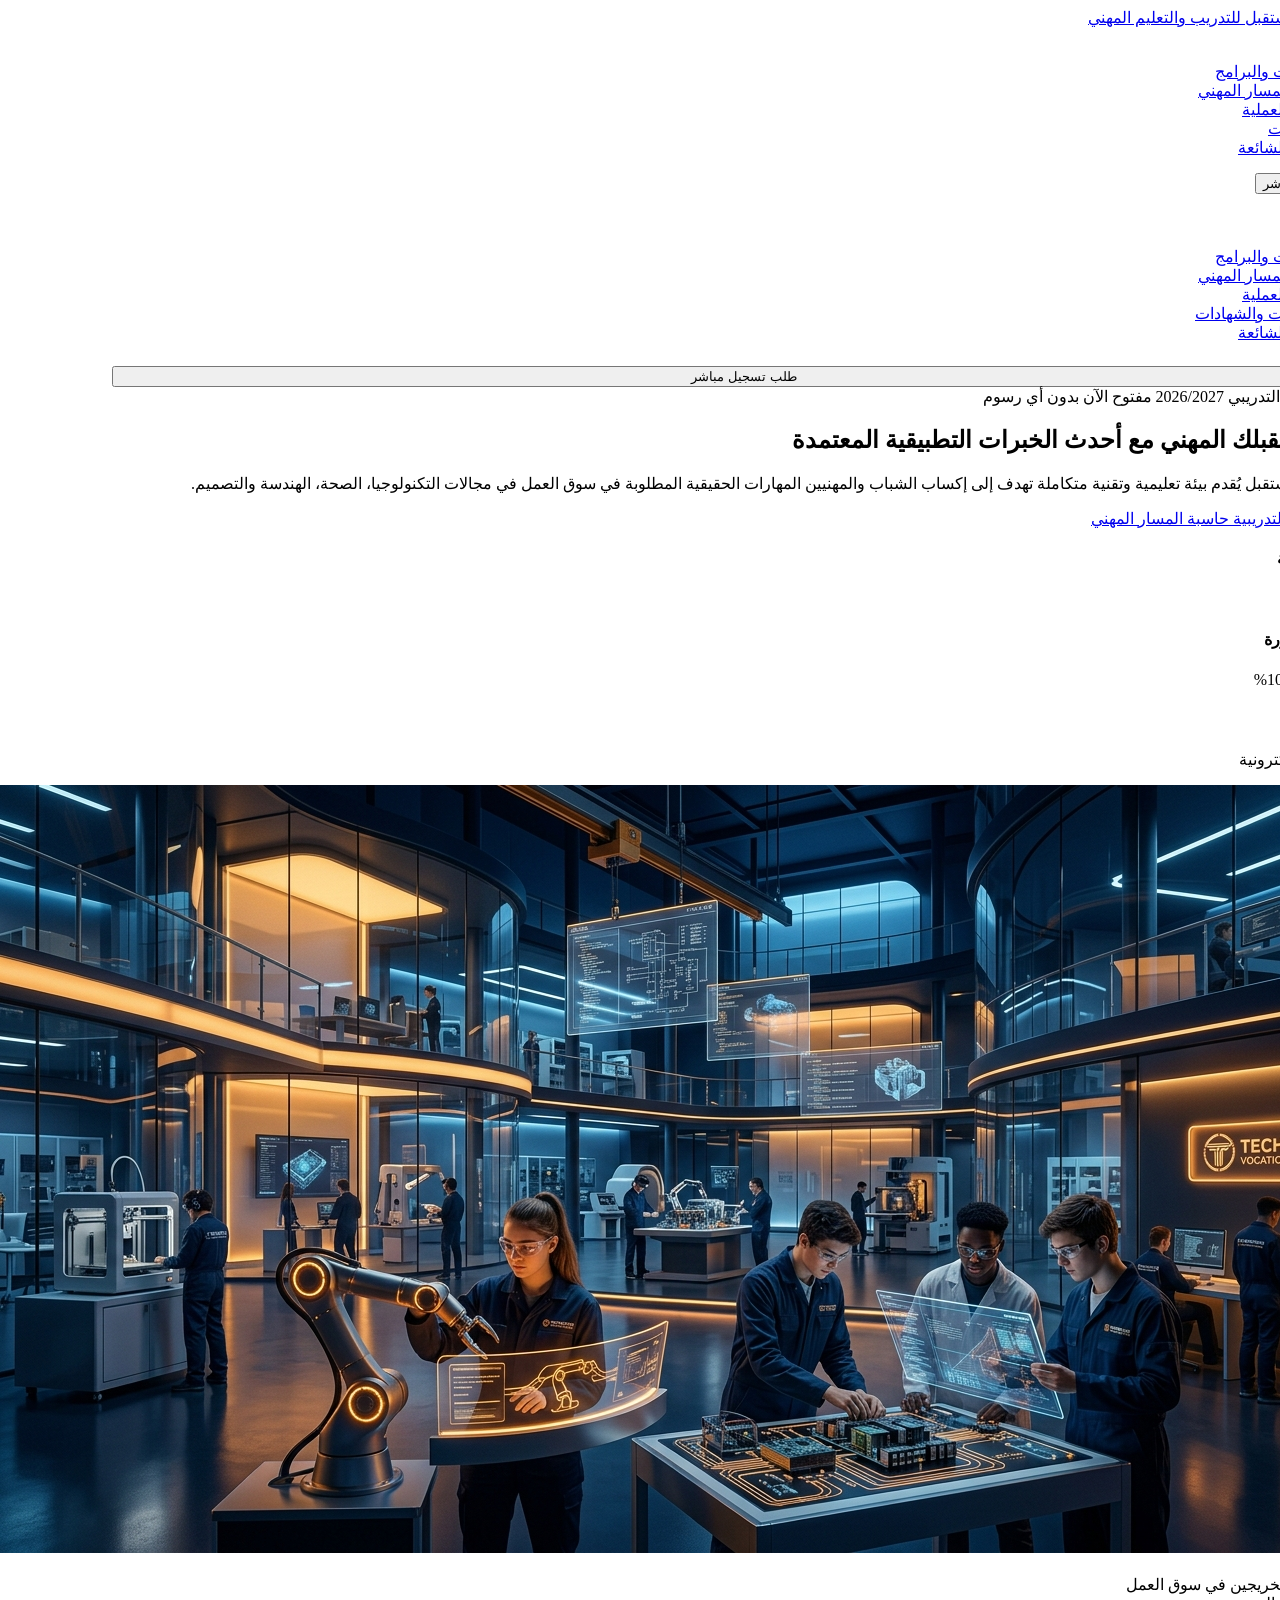
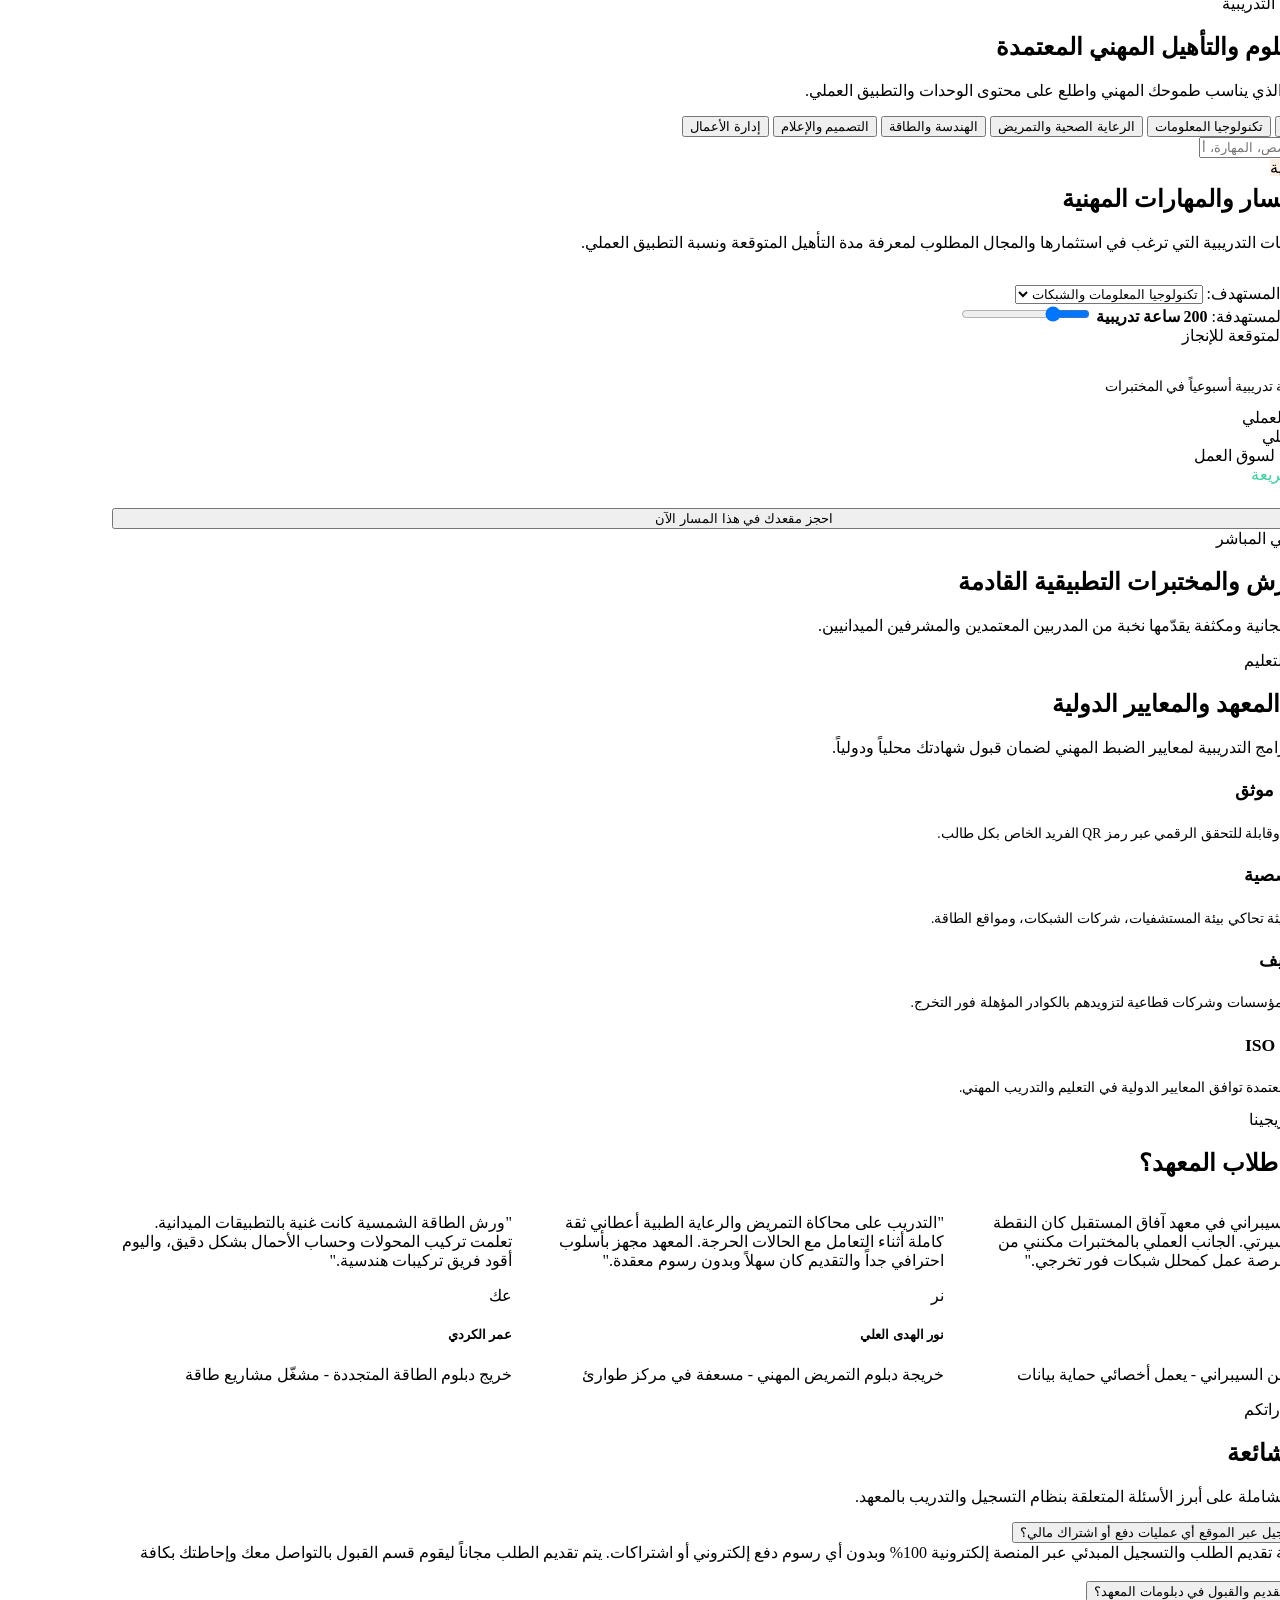
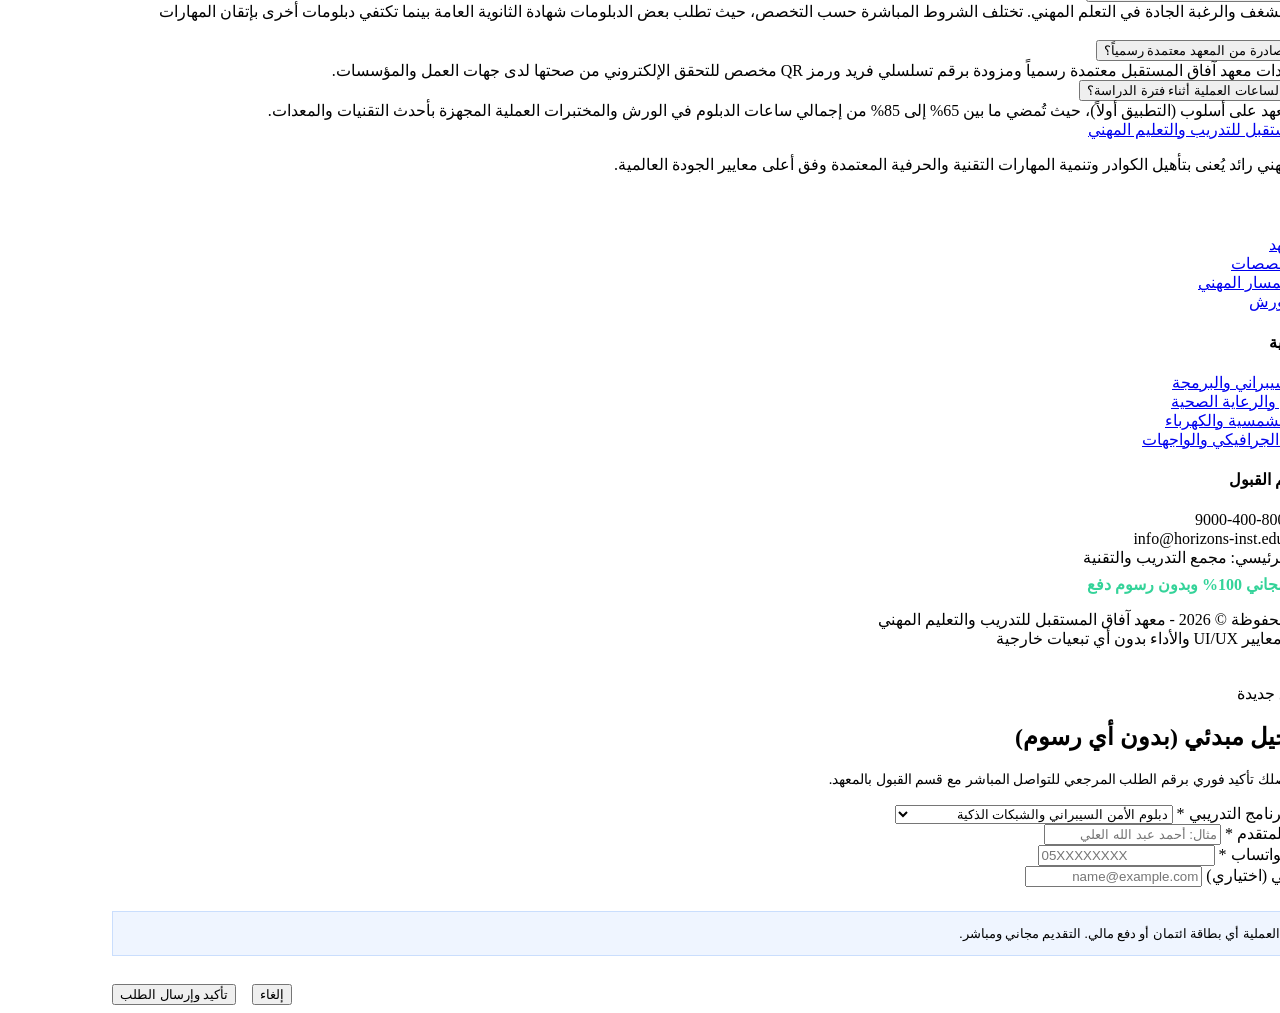
==== commit b0e588f3: "remove head tag" ====
--- a/index.html
+++ b/index.html
@@ -1,17 +1,7 @@
 <!DOCTYPE html>
 <html lang="ar" dir="rtl">
-<head>
-  <meta charset="UTF-8">
-  <meta name="viewport" content="width=device-width, initial-scale=1.0">
-  <meta name="description" content="معهد آفاق المستقبل للتدريب والتعليم المهني - منصة رائدة في تقديم الدبلومات والبرامج المهنية والتقنية المعتمدة دون أي رسوم دفع أو اشتراك إلكتروني.">
-  <meta name="keywords" content="معهد مهني, تعليم تقني, تمريض مهني, طاقة شمسية, أمن سيبراني, تدريب حرفي, دبلوم معتمد">
-  <title>معهد آفاق المستقبل للتدريب والتعليم المهني | Future Horizons Institute</title>
-  
-  <!-- Font Awesome CDN -->
-  <link rel="stylesheet" href="https://cdnjs.cloudflare.com/ajax/libs/font-awesome/6.4.0/css/all.min.css">
-  <!-- Main Stylesheet -->
-  <link rel="stylesheet" href="styles.css">
-</head>
+
+
 <body>
 
   <!-- Top Navigation Bar -->
